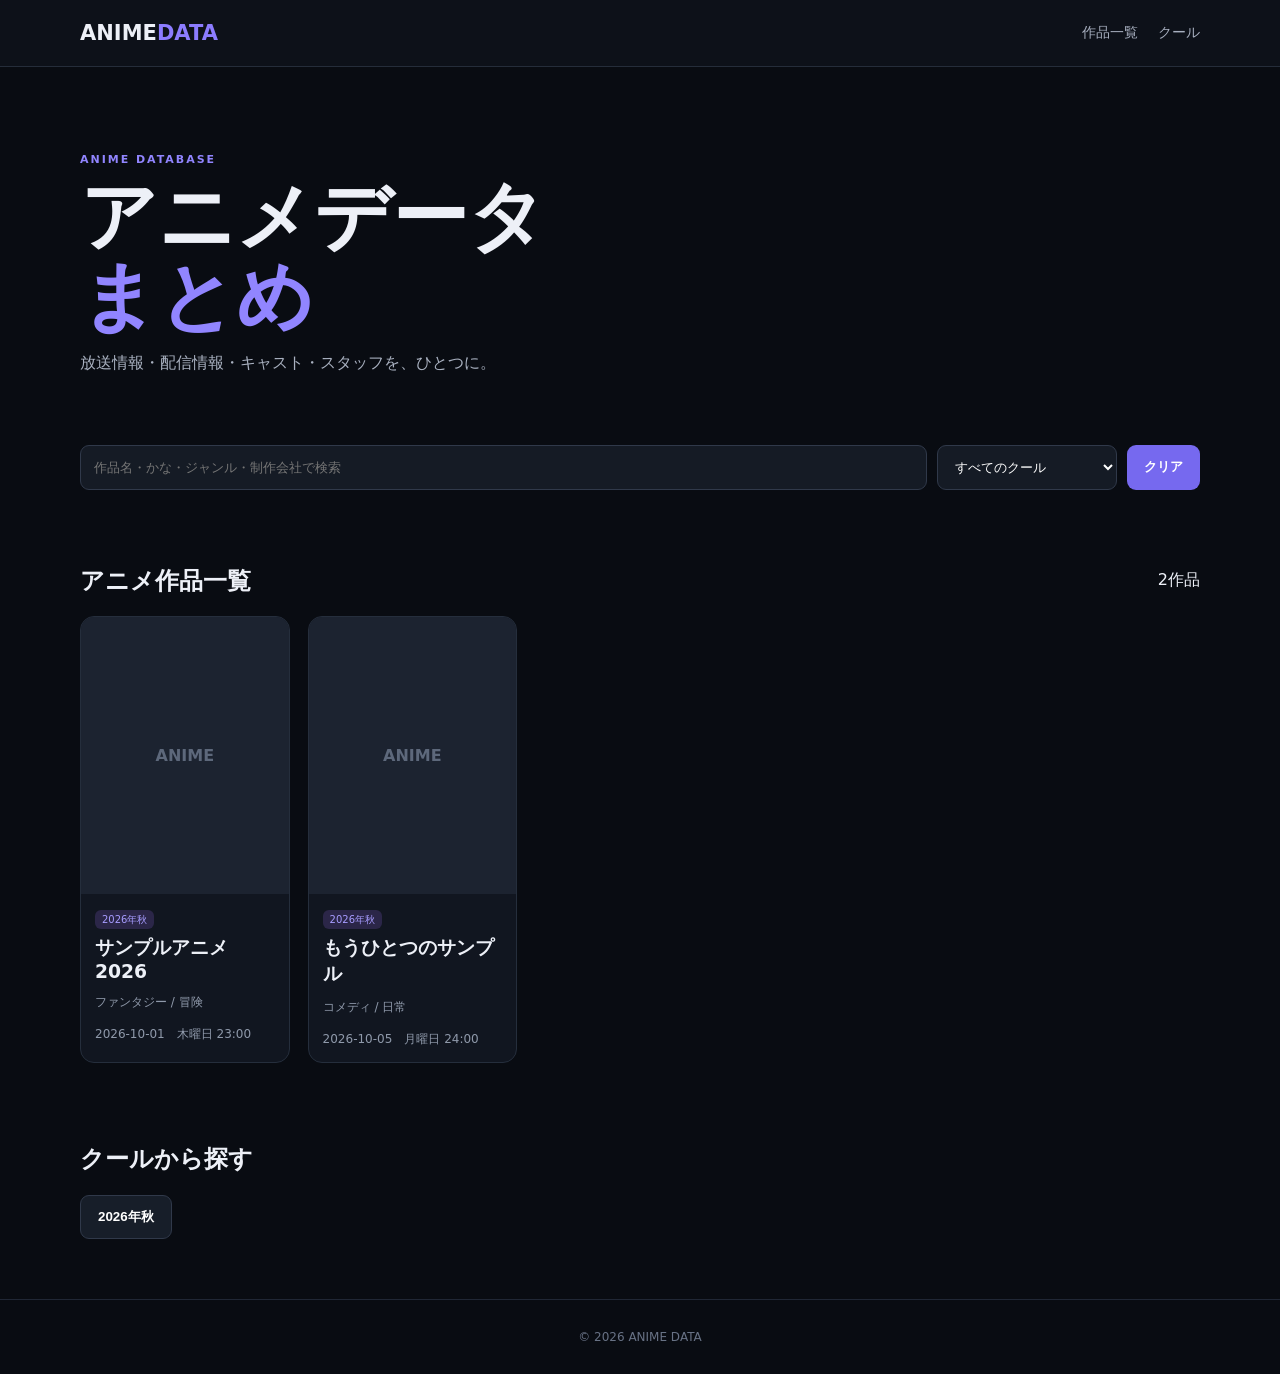
==== index.html @ 50111463 "Add files via upload" ====
<!doctype html><html lang="ja"><head><meta charset="utf-8"><meta name="viewport" content="width=device-width,initial-scale=1"><title>ANIME DATA｜アニメデータまとめ</title><link rel="stylesheet" href="style.css"></head><body><header><div class="nav"><a class="logo" href="./">ANIME<span>DATA</span></a><nav><a href="./">作品一覧</a><a href="#seasons">クール</a></nav></div></header><main><section class="hero"><p class="eyebrow">ANIME DATABASE</p><h1>アニメデータ<br><em>まとめ</em></h1><p>放送情報・配信情報・キャスト・スタッフを、ひとつに。</p></section><section class="search"><input id="q" placeholder="作品名・かな・ジャンル・制作会社で検索"><select id="season"><option value="">すべてのクール</option></select><button id="clear">クリア</button></section><section class="content"><div class="head"><h2 id="heading">アニメ作品一覧</h2><span id="count"></span></div><div id="grid" class="grid"></div><div id="empty" class="empty" hidden>該当する作品がありません。</div></section><section id="seasons" class="content"><h2>クールから探す</h2><div id="seasonButtons" class="buttons"></div></section></main><footer>© 2026 ANIME DATA</footer><script src="data.js"></script><script src="app.js"></script></body></html>
---- style.css ----
*{box-sizing:border-box}body{margin:0;background:#090c12;color:#edf0f7;font-family:system-ui,-apple-system,"Segoe UI","Noto Sans JP",sans-serif}a{color:inherit;text-decoration:none}header{background:#0d1119;border-bottom:1px solid #252d3a;position:sticky;top:0;z-index:2}.nav{height:66px;max-width:1160px;margin:auto;padding:0 20px;display:flex;justify-content:space-between;align-items:center}.logo{font-size:21px;font-weight:900}.logo span{color:#8c7cff}nav{display:flex;gap:20px;color:#a7afbf;font-size:14px}.hero,.content,.search,.detail{max-width:1160px;margin:auto;padding-left:20px;padding-right:20px}.hero{padding-top:75px;padding-bottom:55px}.eyebrow{color:#9185ff;letter-spacing:.18em;font-size:11px;font-weight:800}.hero h1{font-size:clamp(44px,8vw,76px);line-height:1.05;margin:8px 0}.hero em{color:#9185ff;font-style:normal}.hero p:last-child{color:#a9b1c0}.search{display:flex;gap:10px;margin-bottom:55px}.search input,.search select{flex:1;background:#151b25;border:1px solid #30394a;color:white;border-radius:9px;padding:13px}.search select{flex:0 0 180px}.search button,.buttons button,.btn{background:#7669ef;color:white;border:0;border-radius:9px;padding:12px 17px;font-weight:700}.head{display:flex;justify-content:space-between;align-items:center}.grid{display:grid;grid-template-columns:repeat(auto-fill,minmax(205px,1fr));gap:18px}.card{background:#111620;border:1px solid #252e3c;border-radius:14px;overflow:hidden}.card:hover{border-color:#675bd0}.cover,.detailcover{aspect-ratio:3/4;background:#1c2330;display:flex;align-items:center;justify-content:center;color:#5d687b;font-weight:900}.cover img,.detailcover img{width:100%;height:100%;object-fit:cover}.body{padding:14px}.tag{background:#2b2648;color:#a79cff;padding:4px 7px;border-radius:6px;font-size:10px}.body h3{margin:8px 0 5px}.body p,.body small,.kana{color:#8f99aa;font-size:12px}.content{padding-bottom:60px}.buttons{display:flex;gap:8px;flex-wrap:wrap}.buttons button{background:#171e29;border:1px solid #30394a}.empty{padding:50px;text-align:center;background:#111620;border:1px solid #252e3c;border-radius:14px}.detail{padding-top:45px;padding-bottom:80px}.detailtop{display:grid;grid-template-columns:285px 1fr;gap:38px}.detailcover{border-radius:14px;overflow:hidden}.detail h1{font-size:clamp(32px,5vw,52px);margin:10px 0}.desc{line-height:1.9;color:#b6bfcc}.facts{display:grid;grid-template-columns:1fr 1fr;background:#30394a;gap:1px;margin:24px 0}.facts div{background:#111620;padding:13px}.facts b{display:block;color:#7f899c;font-size:11px}.cols{display:grid;grid-template-columns:1fr 1fr;gap:20px;margin-top:35px}.cols section,.detail>section{background:#111620;border:1px solid #252e3c;border-radius:14px;padding:20px}.row{display:flex;justify-content:space-between;border-bottom:1px solid #242c38;padding:11px 0}.row span{color:#a4adbc}.chips{display:flex;gap:8px;flex-wrap:wrap}.chips span{background:#252e3c;padding:8px 11px;border-radius:8px}footer{text-align:center;border-top:1px solid #202735;color:#687285;padding:30px;font-size:12px}@media(max-width:700px){nav{gap:10px}.search{display:block}.search>*{width:100%;margin-bottom:8px}.detailtop,.cols{display:block}.detailcover{width:210px;margin-bottom:25px}.cols section{margin-bottom:15px}.facts{grid-template-columns:1fr}}
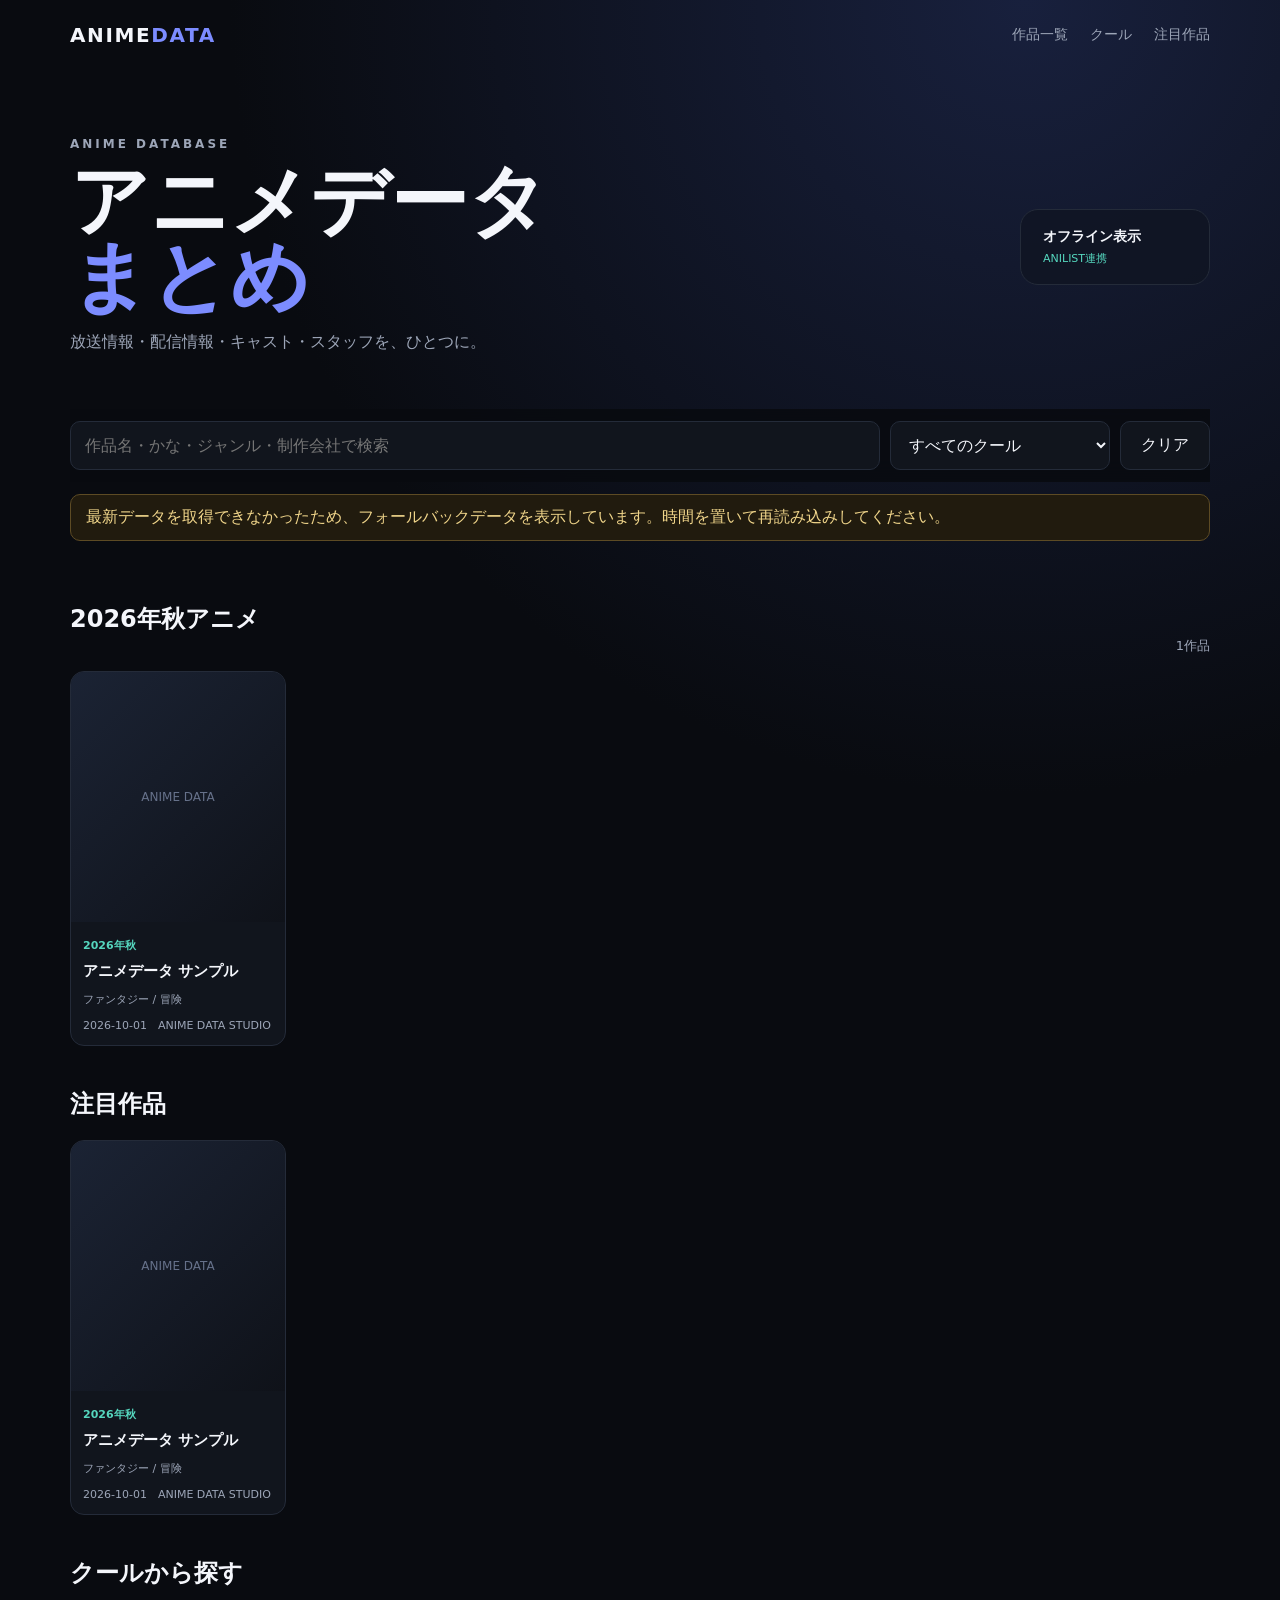
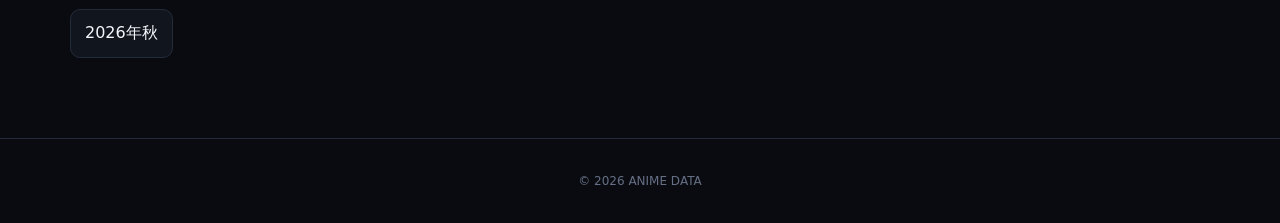
==== commit 45477e69: "Add files via upload" ====
--- a/index.html
+++ b/index.html
@@ -1 +1,19 @@
-<!doctype html><html lang="ja"><head><meta charset="utf-8"><meta name="viewport" content="width=device-width,initial-scale=1"><title>ANIME DATA｜アニメデータまとめ</title><link rel="stylesheet" href="style.css"></head><body><header><div class="nav"><a class="logo" href="./">ANIME<span>DATA</span></a><nav><a href="./">作品一覧</a><a href="#seasons">クール</a></nav></div></header><main><section class="hero"><p class="eyebrow">ANIME DATABASE</p><h1>アニメデータ<br><em>まとめ</em></h1><p>放送情報・配信情報・キャスト・スタッフを、ひとつに。</p></section><section class="search"><input id="q" placeholder="作品名・かな・ジャンル・制作会社で検索"><select id="season"><option value="">すべてのクール</option></select><button id="clear">クリア</button></section><section class="content"><div class="head"><h2 id="heading">アニメ作品一覧</h2><span id="count"></span></div><div id="grid" class="grid"></div><div id="empty" class="empty" hidden>該当する作品がありません。</div></section><section id="seasons" class="content"><h2>クールから探す</h2><div id="seasonButtons" class="buttons"></div></section></main><footer>© 2026 ANIME DATA</footer><script src="data.js"></script><script src="app.js"></script></body></html>+<!doctype html>
+<html lang="ja">
+<head>
+<meta charset="utf-8"><meta name="viewport" content="width=device-width,initial-scale=1">
+<meta name="description" content="放送情報・配信情報・キャスト・スタッフをまとめたアニメデータサイト">
+<title>ANIME DATA｜アニメデータまとめ</title><link rel="stylesheet" href="style.css">
+</head>
+<body>
+<header><div class="nav"><a class="logo" href="./">ANIME<span>DATA</span></a><nav><a href="./">作品一覧</a><a href="#seasons">クール</a><a href="#popular">注目作品</a></nav></div></header>
+<main>
+<section class="hero"><div><p class="eyebrow">ANIME DATABASE</p><h1>アニメデータ<br><em>まとめ</em></h1><p>放送情報・配信情報・キャスト・スタッフを、ひとつに。</p></div><div class="hero-badge"><b id="liveStatus">データ準備中</b><span>ANILIST連携</span></div></section>
+<section class="search"><input id="q" autocomplete="off" placeholder="作品名・かな・ジャンル・制作会社で検索"><select id="season"><option value="">すべてのクール</option></select><button id="clear">クリア</button></section>
+<div id="notice" class="notice" hidden></div>
+<section class="content"><div class="head"><h2 id="heading">2026年秋アニメ</h2><span id="count"></span></div><div id="grid" class="grid"></div><div id="empty" class="empty" hidden>該当する作品がありません。</div></section>
+<section id="popular" class="content"><h2>注目作品</h2><div id="popularGrid" class="grid"></div></section>
+<section id="seasons" class="content"><h2>クールから探す</h2><div id="seasonButtons" class="buttons"></div></section>
+</main><footer>© 2026 ANIME DATA</footer>
+<script src="data.js"></script><script src="app.js"></script>
+</body></html>
--- a/style.css
+++ b/style.css
@@ -1 +1 @@
-*{box-sizing:border-box}body{margin:0;background:#090c12;color:#edf0f7;font-family:system-ui,-apple-system,"Segoe UI","Noto Sans JP",sans-serif}a{color:inherit;text-decoration:none}header{background:#0d1119;border-bottom:1px solid #252d3a;position:sticky;top:0;z-index:2}.nav{height:66px;max-width:1160px;margin:auto;padding:0 20px;display:flex;justify-content:space-between;align-items:center}.logo{font-size:21px;font-weight:900}.logo span{color:#8c7cff}nav{display:flex;gap:20px;color:#a7afbf;font-size:14px}.hero,.content,.search,.detail{max-width:1160px;margin:auto;padding-left:20px;padding-right:20px}.hero{padding-top:75px;padding-bottom:55px}.eyebrow{color:#9185ff;letter-spacing:.18em;font-size:11px;font-weight:800}.hero h1{font-size:clamp(44px,8vw,76px);line-height:1.05;margin:8px 0}.hero em{color:#9185ff;font-style:normal}.hero p:last-child{color:#a9b1c0}.search{display:flex;gap:10px;margin-bottom:55px}.search input,.search select{flex:1;background:#151b25;border:1px solid #30394a;color:white;border-radius:9px;padding:13px}.search select{flex:0 0 180px}.search button,.buttons button,.btn{background:#7669ef;color:white;border:0;border-radius:9px;padding:12px 17px;font-weight:700}.head{display:flex;justify-content:space-between;align-items:center}.grid{display:grid;grid-template-columns:repeat(auto-fill,minmax(205px,1fr));gap:18px}.card{background:#111620;border:1px solid #252e3c;border-radius:14px;overflow:hidden}.card:hover{border-color:#675bd0}.cover,.detailcover{aspect-ratio:3/4;background:#1c2330;display:flex;align-items:center;justify-content:center;color:#5d687b;font-weight:900}.cover img,.detailcover img{width:100%;height:100%;object-fit:cover}.body{padding:14px}.tag{background:#2b2648;color:#a79cff;padding:4px 7px;border-radius:6px;font-size:10px}.body h3{margin:8px 0 5px}.body p,.body small,.kana{color:#8f99aa;font-size:12px}.content{padding-bottom:60px}.buttons{display:flex;gap:8px;flex-wrap:wrap}.buttons button{background:#171e29;border:1px solid #30394a}.empty{padding:50px;text-align:center;background:#111620;border:1px solid #252e3c;border-radius:14px}.detail{padding-top:45px;padding-bottom:80px}.detailtop{display:grid;grid-template-columns:285px 1fr;gap:38px}.detailcover{border-radius:14px;overflow:hidden}.detail h1{font-size:clamp(32px,5vw,52px);margin:10px 0}.desc{line-height:1.9;color:#b6bfcc}.facts{display:grid;grid-template-columns:1fr 1fr;background:#30394a;gap:1px;margin:24px 0}.facts div{background:#111620;padding:13px}.facts b{display:block;color:#7f899c;font-size:11px}.cols{display:grid;grid-template-columns:1fr 1fr;gap:20px;margin-top:35px}.cols section,.detail>section{background:#111620;border:1px solid #252e3c;border-radius:14px;padding:20px}.row{display:flex;justify-content:space-between;border-bottom:1px solid #242c38;padding:11px 0}.row span{color:#a4adbc}.chips{display:flex;gap:8px;flex-wrap:wrap}.chips span{background:#252e3c;padding:8px 11px;border-radius:8px}footer{text-align:center;border-top:1px solid #202735;color:#687285;padding:30px;font-size:12px}@media(max-width:700px){nav{gap:10px}.search{display:block}.search>*{width:100%;margin-bottom:8px}.detailtop,.cols{display:block}.detailcover{width:210px;margin-bottom:25px}.cols section{margin-bottom:15px}.facts{grid-template-columns:1fr}}+:root{--bg:#090b10;--panel:#11151d;--text:#f4f6fb;--muted:#9da6b8;--line:#242b39;--accent:#7c8cff;--accent2:#55d6be}*{box-sizing:border-box}html{scroll-behavior:smooth}body{margin:0;background:radial-gradient(circle at 80% 0,#18203d 0,#090b10 38%);color:var(--text);font-family:system-ui,-apple-system,"Segoe UI","Noto Sans JP",sans-serif}a{color:inherit;text-decoration:none}.nav{max-width:1180px;margin:auto;height:70px;display:flex;align-items:center;justify-content:space-between;padding:0 20px}.logo{font-weight:900;letter-spacing:.08em;font-size:20px}.logo span{color:var(--accent)}nav{display:flex;gap:22px;color:var(--muted);font-size:14px}nav a:hover{color:white}main{max-width:1180px;margin:auto;padding:0 20px 80px}.hero{min-height:310px;display:flex;align-items:center;justify-content:space-between;padding:55px 0 40px}.eyebrow{color:var(--accent2);font-size:12px;letter-spacing:.25em;font-weight:800}.hero h1{font-size:clamp(42px,7vw,78px);line-height:.98;margin:12px 0}.hero h1 em{font-style:normal;color:var(--accent)}.hero p{color:var(--muted)}.hero-badge{border:1px solid var(--line);background:#101522cc;padding:18px 22px;border-radius:18px;display:grid;gap:5px;min-width:190px}.hero-badge b{font-size:14px}.hero-badge span{font-size:11px;color:var(--accent2)}.search{display:grid;grid-template-columns:1fr 220px 90px;gap:10px;position:sticky;top:0;z-index:3;padding:12px 0;background:#090b10dd;backdrop-filter:blur(12px)}input,select,button{border:1px solid var(--line);background:var(--panel);color:var(--text);border-radius:10px;padding:13px 14px;font:inherit}button{cursor:pointer}button:hover{border-color:var(--accent)}.notice{margin:12px 0;padding:12px 15px;border:1px solid #5d4b24;background:#211b0e;color:#f0d58a;border-radius:10px}.content{margin-top:42px}.head{display:flex;justify-content:space-between;align-items:end}.head span{color:var(--muted);font-size:13px}.grid{display:grid;grid-template-columns:repeat(5,1fr);gap:15px;margin-top:16px}.card{background:var(--panel);border:1px solid var(--line);border-radius:14px;overflow:hidden;transition:.2s}.card:hover{transform:translateY(-3px);border-color:#485274}.cover{height:250px;background:linear-gradient(135deg,#1b2334,#0f1219);display:grid;place-items:center;color:#66718a;position:relative;overflow:hidden;font-size:12px}.cover img{width:100%;height:100%;object-fit:cover}.score{position:absolute;top:9px;right:9px;background:#080a0dcc;padding:5px 7px;border-radius:8px;font-size:11px}.body{padding:12px}.body h3{font-size:15px;margin:8px 0;line-height:1.35}.body p,.body small{color:var(--muted);font-size:11px;display:block;white-space:nowrap;overflow:hidden;text-overflow:ellipsis}.tag{display:inline-block;color:var(--accent2);font-size:11px;font-weight:700}.buttons{display:flex;flex-wrap:wrap;gap:9px;margin-top:15px}.empty{padding:55px;text-align:center;color:var(--muted);border:1px dashed var(--line);border-radius:14px;margin-top:16px}.detail{padding-top:55px}.detailtop{display:grid;grid-template-columns:280px 1fr;gap:35px}.detailcover{height:410px;background:#11151d;border-radius:18px;overflow:hidden;display:grid;place-items:center;color:#68738a}.detailcover img{width:100%;height:100%;object-fit:cover}.detail h1{font-size:44px;margin:10px 0}.kana,.desc{color:var(--muted)}.desc{line-height:1.8;max-width:800px}.facts{display:grid;grid-template-columns:repeat(2,minmax(0,1fr));gap:10px;margin:25px 0}.facts div{background:var(--panel);border:1px solid var(--line);padding:12px;border-radius:10px}.facts b{display:block;color:var(--muted);font-size:11px;margin-bottom:4px}.btn{display:inline-block;background:var(--accent);color:#080a10;font-weight:800;padding:12px 18px;border-radius:10px}.cols{display:grid;grid-template-columns:1fr 1fr;gap:25px;margin-top:45px}.cols section,.detail>section{border-top:1px solid var(--line);padding-top:20px}.row{display:grid;grid-template-columns:150px 1fr;gap:15px;padding:10px 0;border-bottom:1px solid var(--line);margin:0}.row span{color:var(--muted)}.chips{display:flex;flex-wrap:wrap;gap:9px}.chips span{background:var(--panel);border:1px solid var(--line);padding:9px 12px;border-radius:20px;font-size:13px}footer{text-align:center;color:#667085;padding:35px;border-top:1px solid var(--line);font-size:12px}@media(max-width:900px){.grid{grid-template-columns:repeat(3,1fr)}.cover{height:300px}.detailtop{grid-template-columns:220px 1fr}.detailcover{height:330px}}@media(max-width:620px){nav{gap:10px}.hero{min-height:260px}.hero-badge{display:none}.search{grid-template-columns:1fr}.grid{grid-template-columns:repeat(2,1fr)}.cover{height:260px}.detailtop,.cols{grid-template-columns:1fr}.detailcover{height:420px}.detail h1{font-size:32px}.facts{grid-template-columns:1fr}.row{grid-template-columns:1fr}}
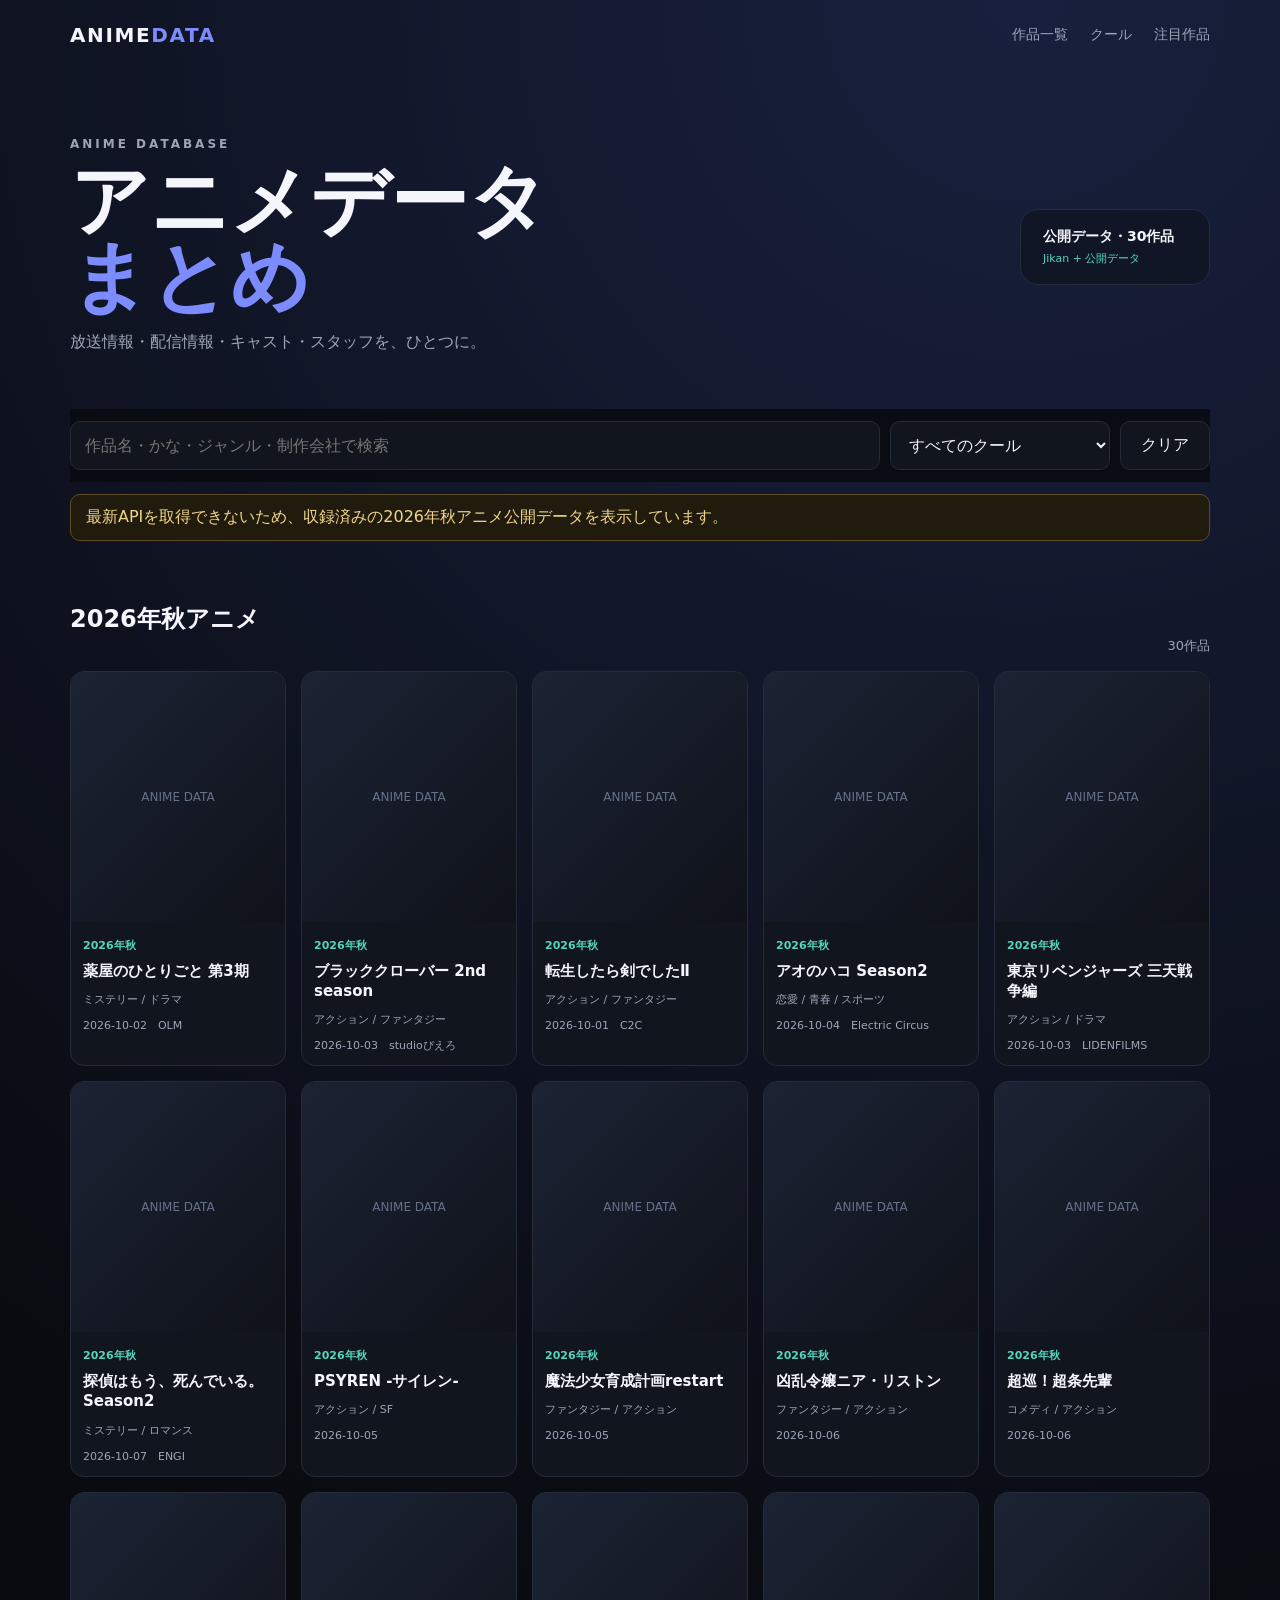
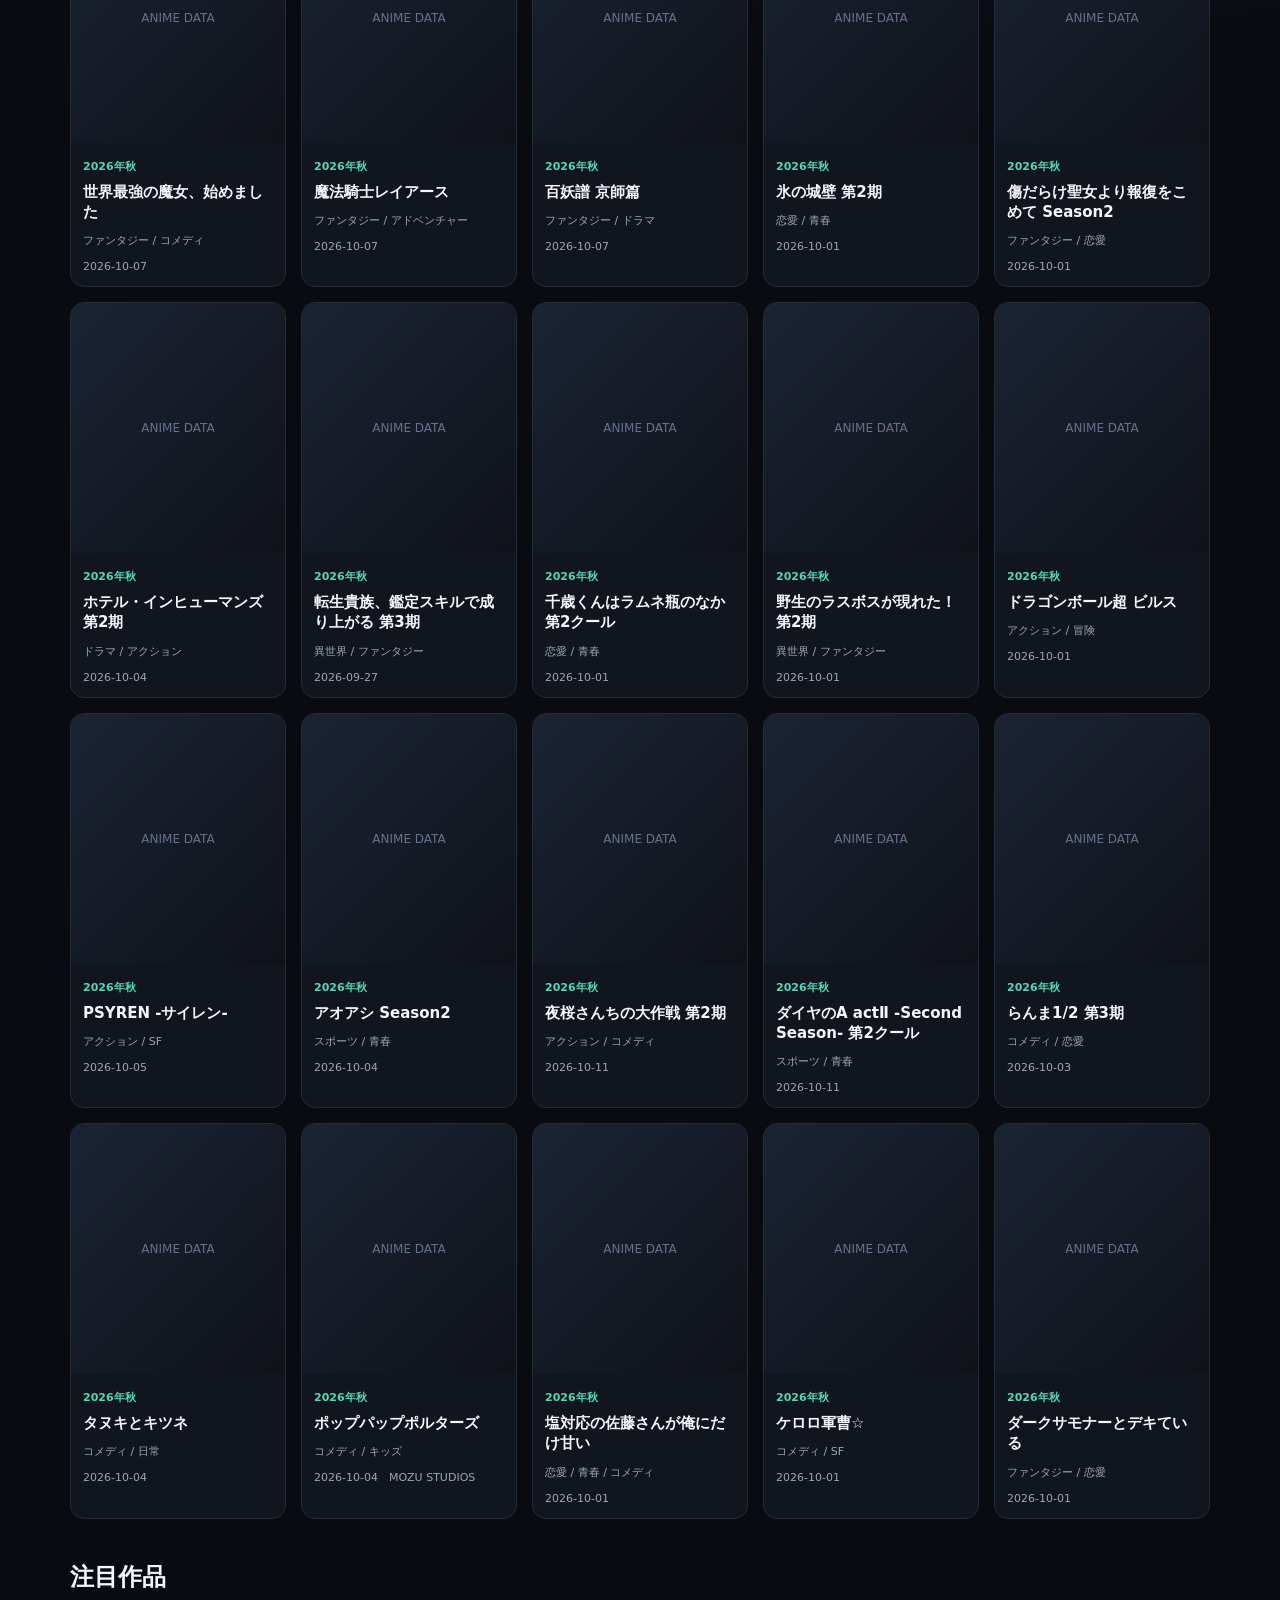
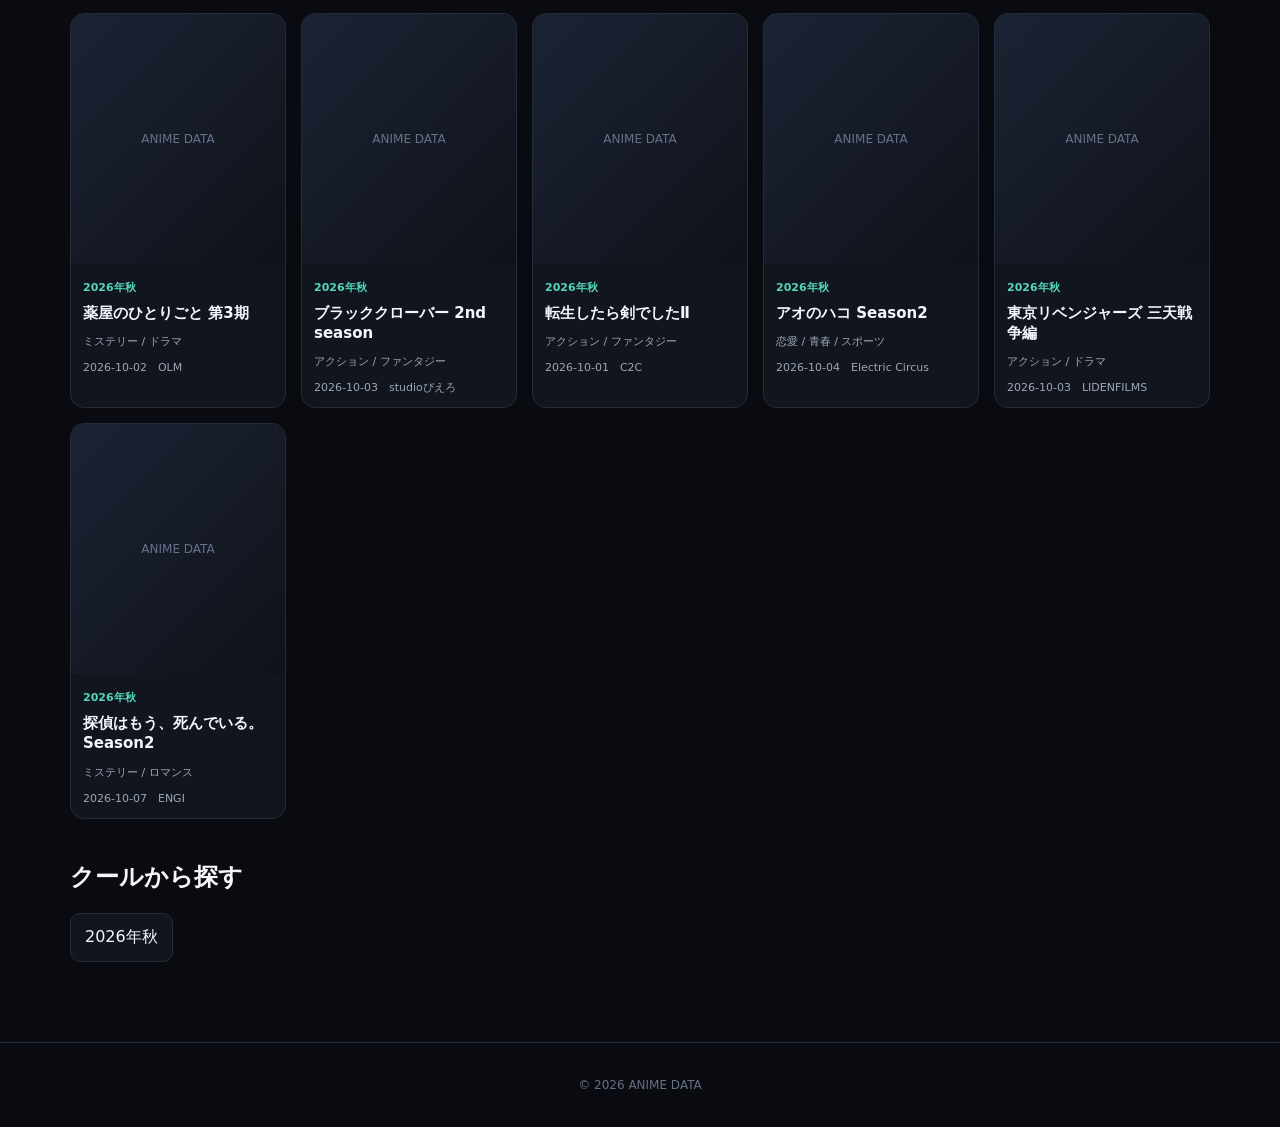
==== commit ad715214: "Add files via upload" ====
--- a/index.html
+++ b/index.html
@@ -8,7 +8,7 @@
 <body>
 <header><div class="nav"><a class="logo" href="./">ANIME<span>DATA</span></a><nav><a href="./">作品一覧</a><a href="#seasons">クール</a><a href="#popular">注目作品</a></nav></div></header>
 <main>
-<section class="hero"><div><p class="eyebrow">ANIME DATABASE</p><h1>アニメデータ<br><em>まとめ</em></h1><p>放送情報・配信情報・キャスト・スタッフを、ひとつに。</p></div><div class="hero-badge"><b id="liveStatus">データ準備中</b><span>ANILIST連携</span></div></section>
+<section class="hero"><div><p class="eyebrow">ANIME DATABASE</p><h1>アニメデータ<br><em>まとめ</em></h1><p>放送情報・配信情報・キャスト・スタッフを、ひとつに。</p></div><div class="hero-badge"><b id="liveStatus">データ準備中</b><span>Jikan + 公開データ</span></div></section>
 <section class="search"><input id="q" autocomplete="off" placeholder="作品名・かな・ジャンル・制作会社で検索"><select id="season"><option value="">すべてのクール</option></select><button id="clear">クリア</button></section>
 <div id="notice" class="notice" hidden></div>
 <section class="content"><div class="head"><h2 id="heading">2026年秋アニメ</h2><span id="count"></span></div><div id="grid" class="grid"></div><div id="empty" class="empty" hidden>該当する作品がありません。</div></section>
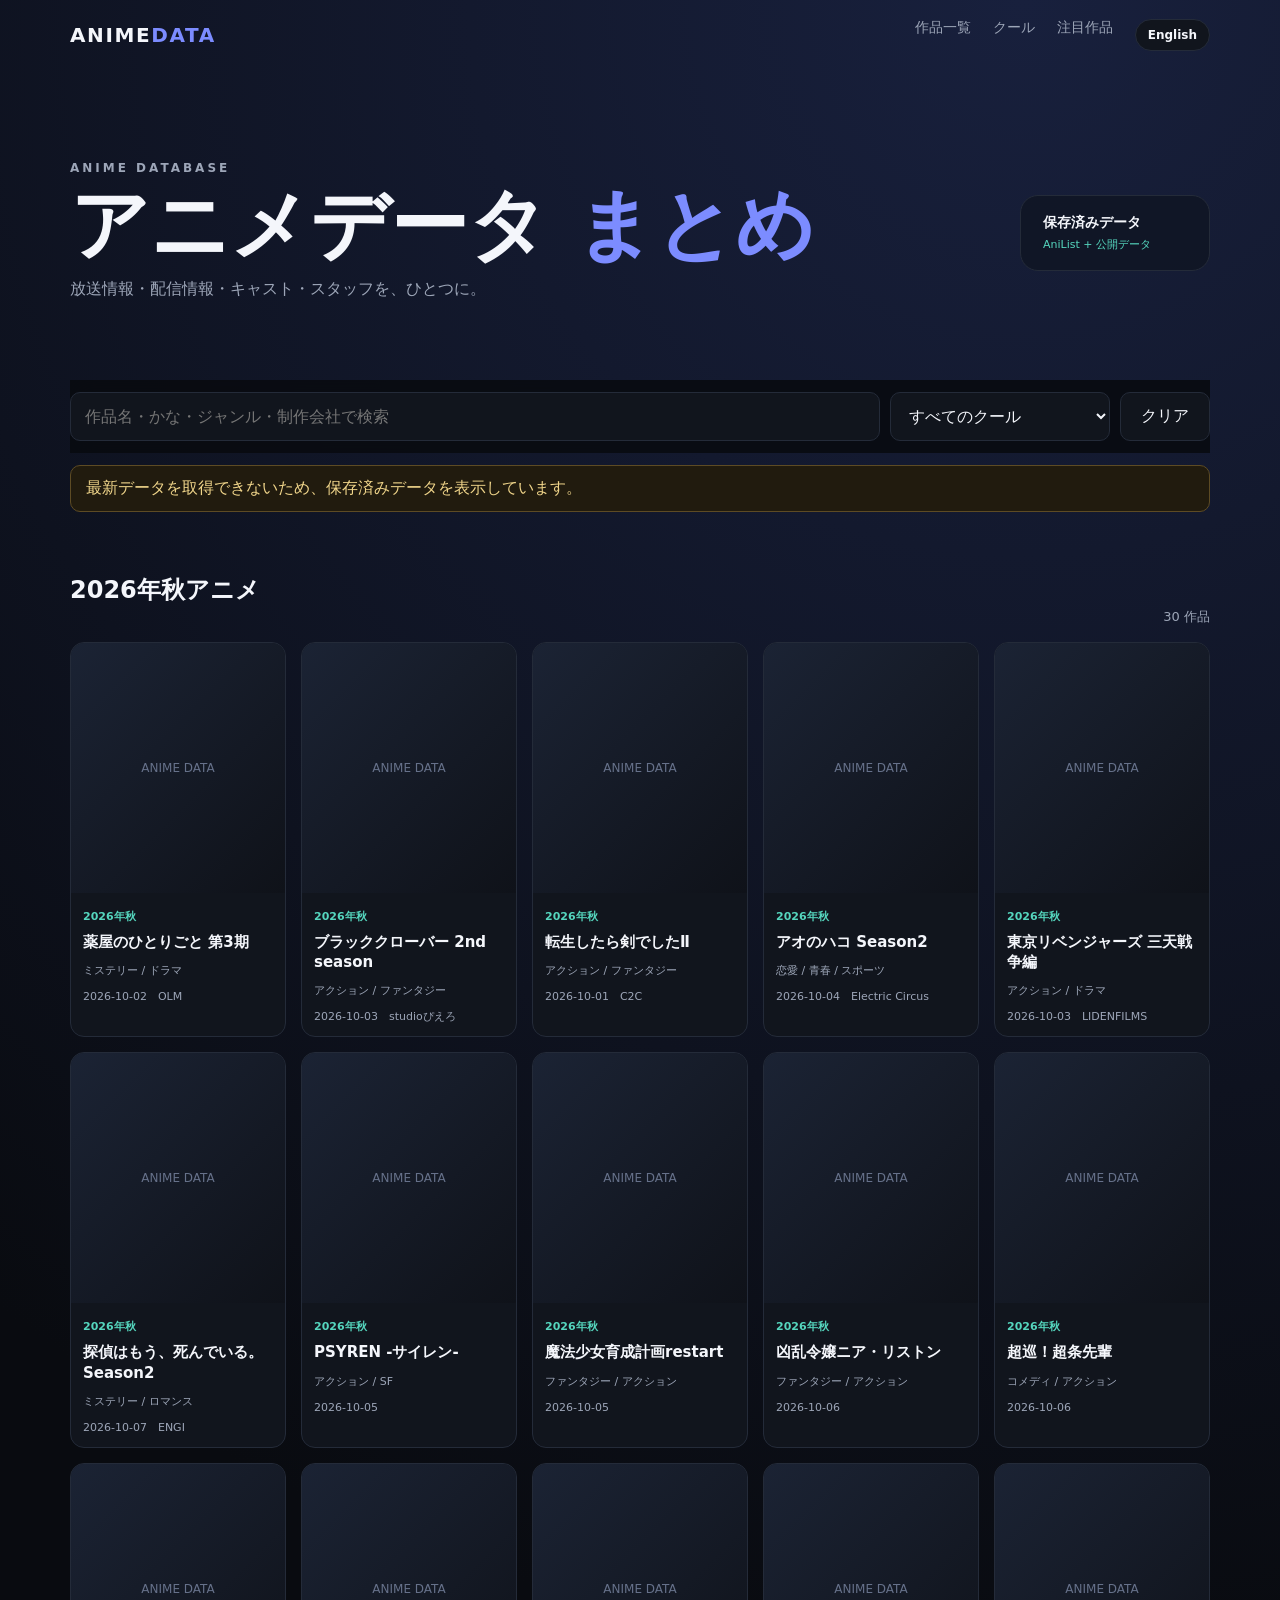
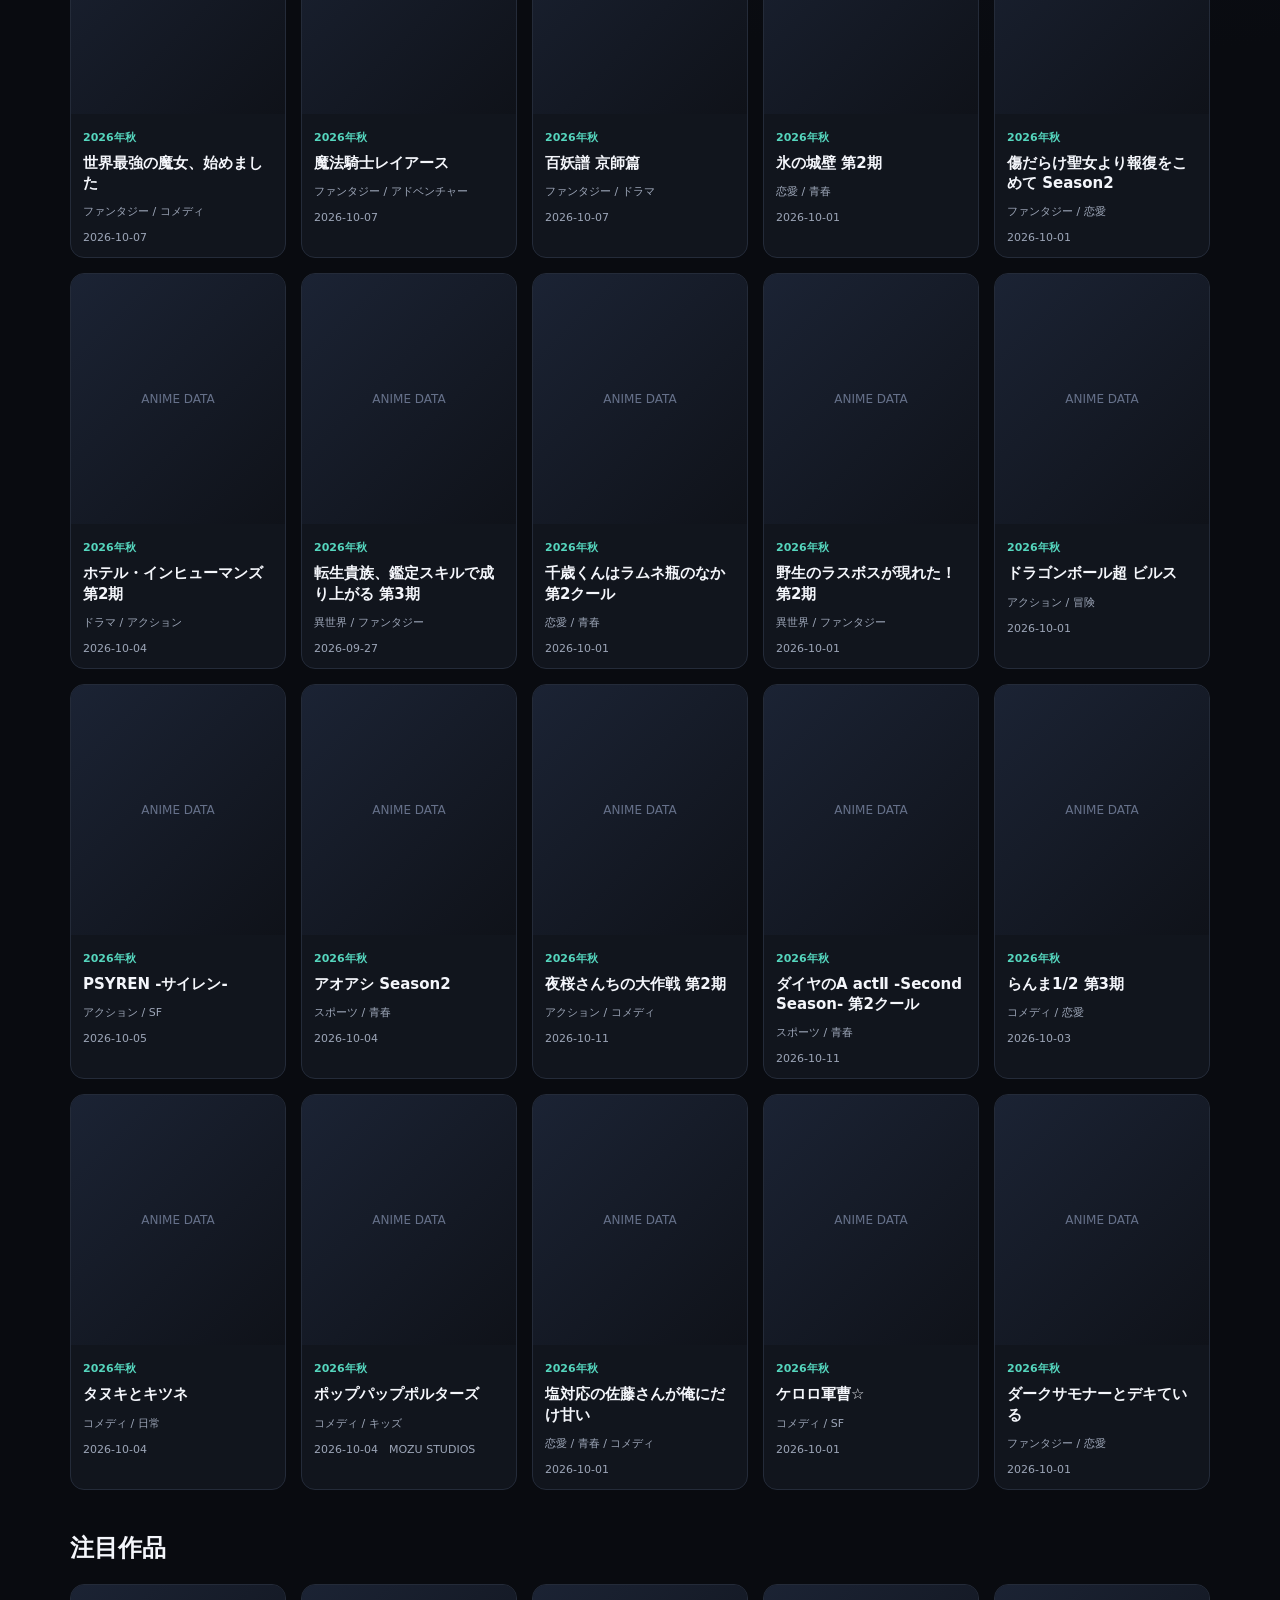
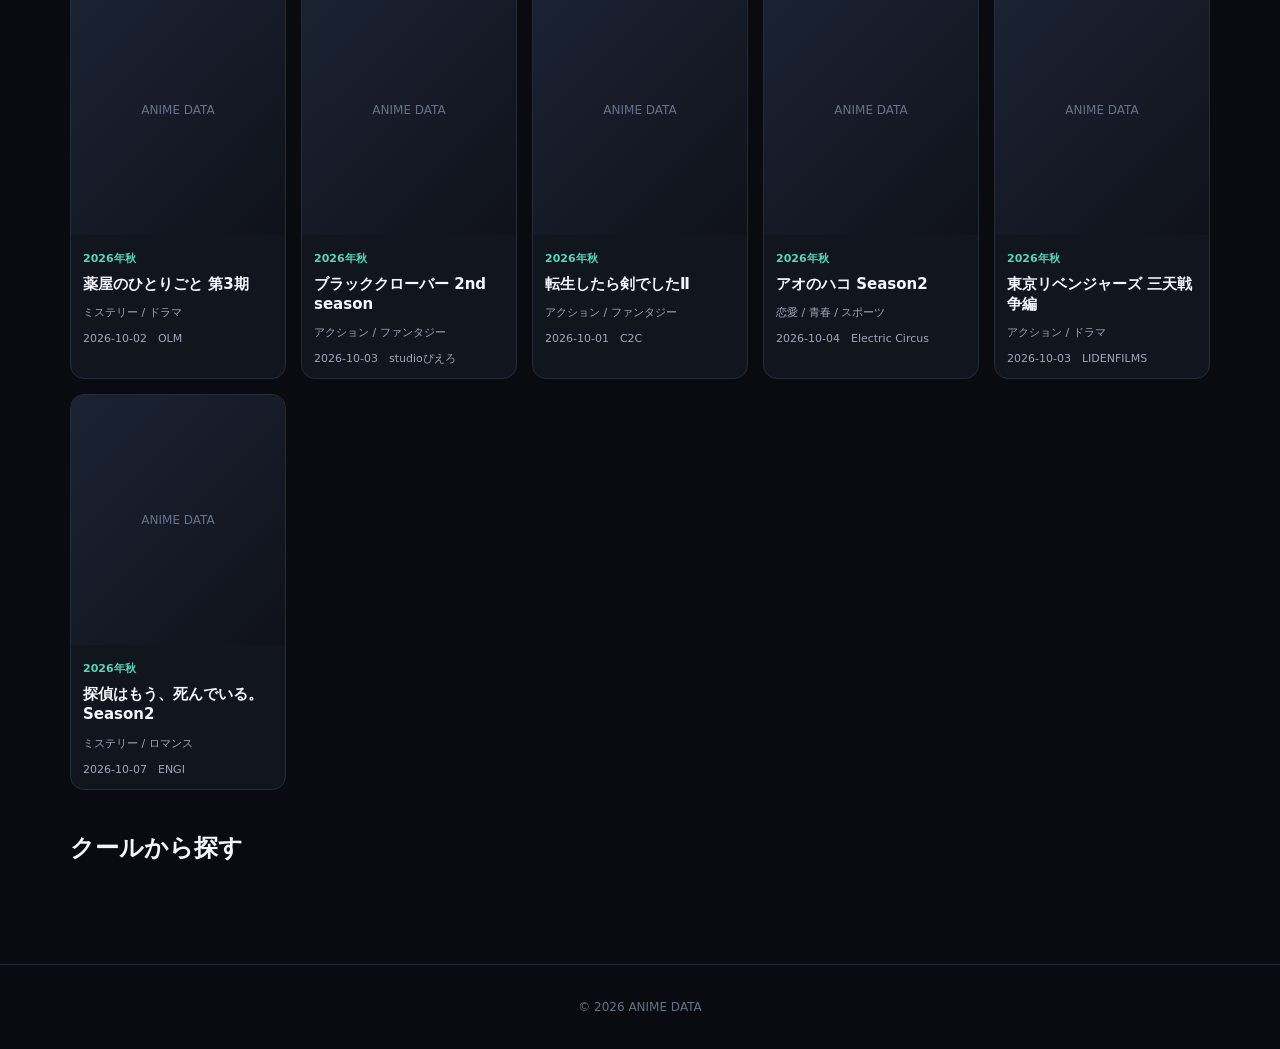
==== commit 789c619e: "Push origin" ====
--- a/index.html
+++ b/index.html
@@ -2,18 +2,24 @@
 <html lang="ja">
 <head>
 <meta charset="utf-8"><meta name="viewport" content="width=device-width,initial-scale=1">
-<meta name="description" content="放送情報・配信情報・キャスト・スタッフをまとめたアニメデータサイト">
-<title>ANIME DATA｜アニメデータまとめ</title><link rel="stylesheet" href="style.css">
+<meta name="description" content="Anime data database with broadcast, streaming, cast and staff information">
+<title>ANIME DATA｜アニメデータまとめ</title>
+<link rel="stylesheet" href="style.css">
+<style>
+.hero-title{white-space:nowrap}.hero-title-space{display:inline}.lang-switch{padding:8px 12px;border-radius:999px;font-size:12px;font-weight:700;white-space:nowrap}
+</style>
+
 </head>
 <body>
-<header><div class="nav"><a class="logo" href="./">ANIME<span>DATA</span></a><nav><a href="./">作品一覧</a><a href="#seasons">クール</a><a href="#popular">注目作品</a></nav></div></header>
+<header><div class="nav"><a class="logo" href="./">ANIME<span>DATA</span></a><nav><a href="./" data-i18n="navList">作品一覧</a><a href="#seasons" data-i18n="navSeasons">クール</a><a href="#popular" data-i18n="navPopular">注目作品</a><button id="languageSwitcher" class="lang-switch">English</button></nav></div></header>
 <main>
-<section class="hero"><div><p class="eyebrow">ANIME DATABASE</p><h1>アニメデータ<br><em>まとめ</em></h1><p>放送情報・配信情報・キャスト・スタッフを、ひとつに。</p></div><div class="hero-badge"><b id="liveStatus">データ準備中</b><span>Jikan + 公開データ</span></div></section>
-<section class="search"><input id="q" autocomplete="off" placeholder="作品名・かな・ジャンル・制作会社で検索"><select id="season"><option value="">すべてのクール</option></select><button id="clear">クリア</button></section>
+<section class="hero"><div><p class="eyebrow" data-i18n="eyebrow">ANIME DATABASE</p><h1 class="hero-title"><span data-i18n="heroTitle">アニメデータ</span><span class="hero-title-space"> </span><em data-i18n="heroTitle2">まとめ</em></h1><p data-i18n="heroDesc">放送情報・配信情報・キャスト・スタッフを、ひとつに。</p></div><div class="hero-badge"><b id="liveStatus" data-i18n="status">データ準備中</b><span data-i18n="source">AniList + 公開データ</span></div></section>
+<section class="search"><input id="q" autocomplete="off" placeholder="作品名・かな・ジャンル・制作会社で検索"><select id="season"><option value="">すべてのクール</option></select><button id="clear" data-i18n="clear">クリア</button></section>
 <div id="notice" class="notice" hidden></div>
-<section class="content"><div class="head"><h2 id="heading">2026年秋アニメ</h2><span id="count"></span></div><div id="grid" class="grid"></div><div id="empty" class="empty" hidden>該当する作品がありません。</div></section>
-<section id="popular" class="content"><h2>注目作品</h2><div id="popularGrid" class="grid"></div></section>
-<section id="seasons" class="content"><h2>クールから探す</h2><div id="seasonButtons" class="buttons"></div></section>
-</main><footer>© 2026 ANIME DATA</footer>
+<section class="content"><div class="head"><h2 id="heading">2026年秋アニメ</h2><span id="count"></span></div><div id="grid" class="grid"></div><div id="empty" class="empty" hidden data-i18n="noResults">該当する作品がありません。</div></section>
+<section id="popular" class="content"><h2 data-i18n="featured">注目作品</h2><div id="popularGrid" class="grid"></div></section>
+<section id="seasons" class="content"><h2 data-i18n="browse">クールから探す</h2><div id="seasonButtons" class="buttons"></div></section>
+</main>
+<footer>© 2026 ANIME DATA</footer>
 <script src="data.js"></script><script src="app.js"></script>
 </body></html>
